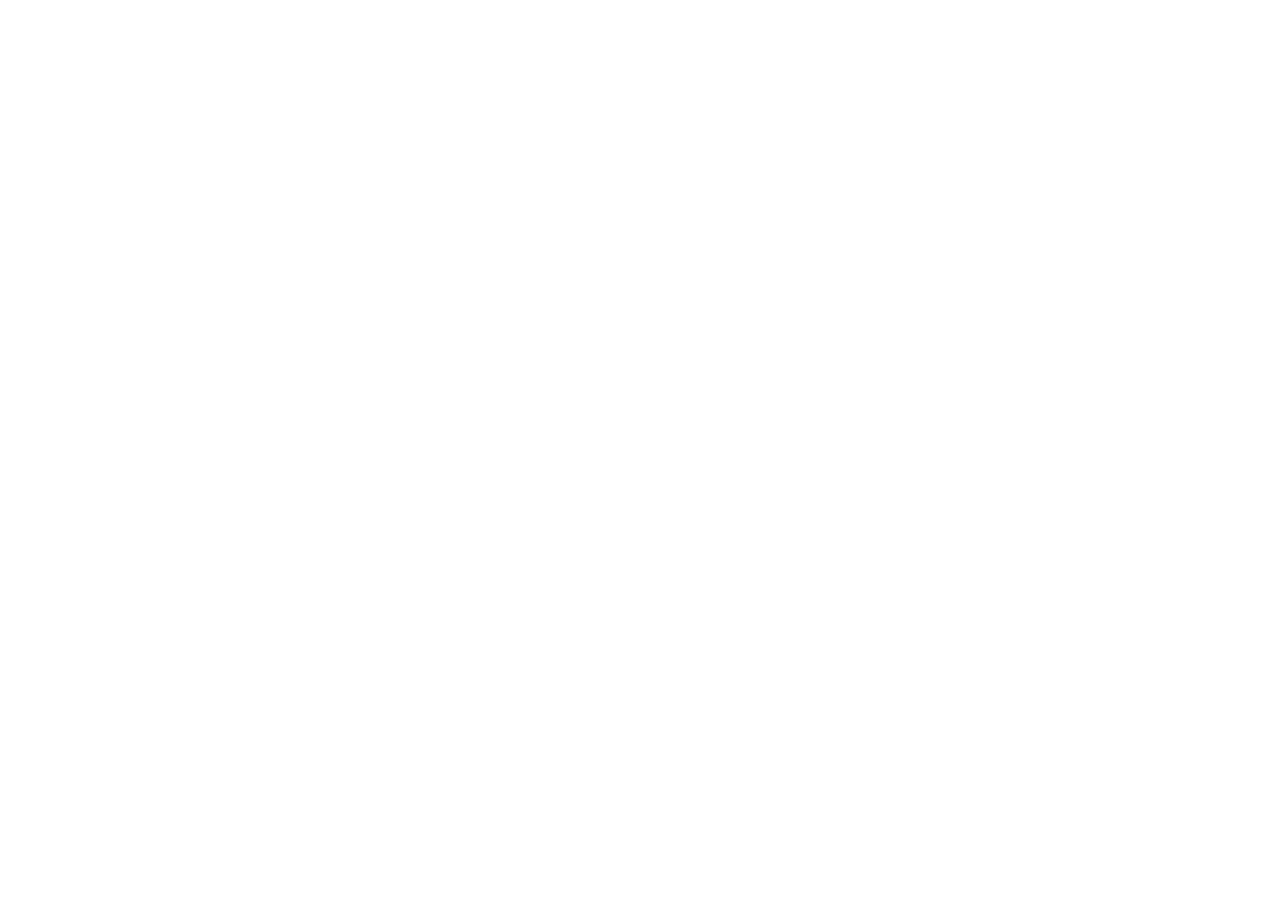
==== index.html @ d369c9ed "nuevo" ====
<!DOCTYPE html>
<html lang="en">
<head>
    <meta charset="UTF-8">
    <meta name="viewport" content="width=device-width, initial-scale=1.0">
    <title>Document</title>
</head>
<body>
    
</body>
</html>
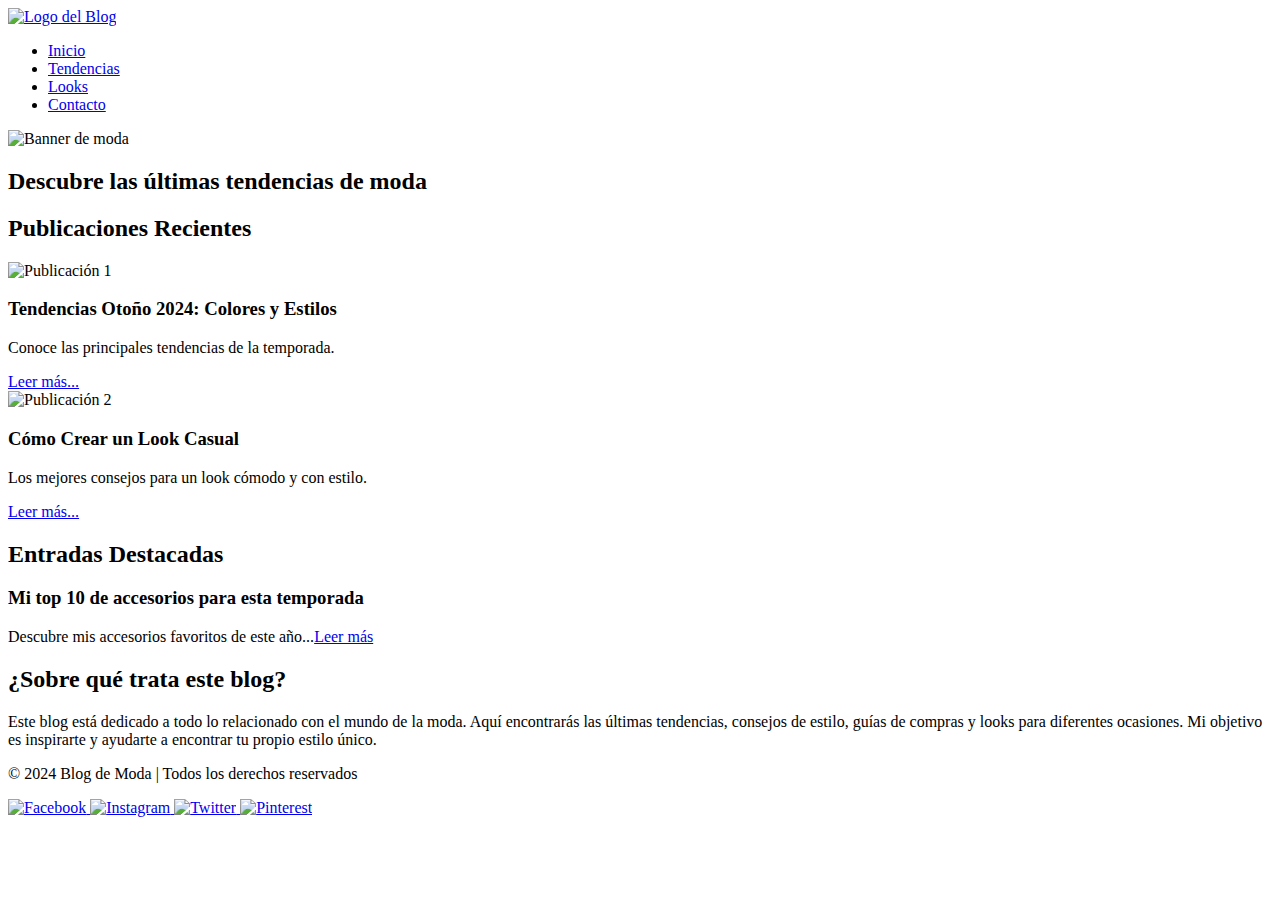
==== commit dc787dc7: "nuevo2" ====
--- a/index.html
+++ b/index.html
@@ -1,11 +1,93 @@
 <!DOCTYPE html>
-<html lang="en">
+<html lang="es">
 <head>
     <meta charset="UTF-8">
     <meta name="viewport" content="width=device-width, initial-scale=1.0">
-    <title>Document</title>
+    <title>Blog de Moda</title>
 </head>
 <body>
+        <!-- barra de navegacion -->
+        <header>
+            <div>
+                <a href="index.html">
+                    <img src="logo.png" alt="Logo del Blog">
+                </a>
+            </div>
+            <nav>
+                <ul>
+                    <li><a href="/index.html">Inicio</a></li>
+                    <li><a href="tendencias.html">Tendencias</a></li>
+                    <li><a href="looks.html">Looks</a></li>
+                    <li><a href="contacto.html">Contacto</a></li>
+                </ul>
+            </nav>
+        </header>
+
+     <!-- Sección de un Banner -->
+    <section>
+        <img src="banner.jpg" alt="Banner de moda">
+        <div>
+            <h2>Descubre las últimas tendencias de moda</h2>
+        </div>
+    </section>
+
+
+     <!-- Sección de publicaciones recientes -->
+
+    <section>
+        <h2>Publicaciones Recientes</h2>
+        <div>
+            <article>
+                <img src="publicacion1.jpg" alt="Publicación 1">
+                <h3>Tendencias Otoño 2024: Colores y Estilos</h3>
+                <p>Conoce las principales tendencias de la temporada.</p>
+                <a href="#">Leer más...</a>
+            </article>
     
+            <article>
+                <img src="publicacion2.jpg" alt="Publicación 2">
+                <h3>Cómo Crear un Look Casual</h3>
+                <p>Los mejores consejos para un look cómodo y con estilo.</p>
+                <a href="#">Leer más...</a>
+            </article>
+        </div>
+    </section>
+
+     <!-- Sección de Entradas Destacadas -->
+        <aside>
+            <h2>Entradas Destacadas</h2>
+            <div>
+                <article>
+                    <h3>Mi top 10 de accesorios para esta temporada</h3>
+                    <p>Descubre mis accesorios favoritos de este año...<a href="#">Leer más</a></p>
+                </article>
+            </div>
+        </aside>
+    
+        <!-- Sección de Acerca del blog -->
+        <aside>
+            <h2>¿Sobre qué trata este blog?</h2>
+            <p>Este blog está dedicado a todo lo relacionado con el mundo de la moda. Aquí encontrarás las últimas tendencias, consejos de estilo, guías de compras y looks para diferentes ocasiones. Mi objetivo es inspirarte y ayudarte a encontrar tu propio estilo único.</p>
+        </aside>
+
+        <!-- Footer con Redes Sociales -->
+          <footer>
+             <p>&copy; 2024 Blog de Moda | Todos los derechos reservados</p>
+              <div>
+                   <a href="https://facebook.com" target="_blank" class="social-link">
+                       <img src="facebook-icon.png" alt="Facebook">
+                   </a>
+                   <a href="https://instagram.com" target="_blank" class="social-link">
+                      <img src="instagram-icon.png" alt="Instagram">
+                   </a>
+                   <a href="https://twitter.com" target="_blank" class="social-link">
+                      <img src="twitter-icon.png" alt="Twitter">
+                   </a>
+                   <a href="https://pinterest.com" target="_blank" class="social-link">
+                        <img src="pinterest-icon.png" alt="Pinterest">
+                   </a>
+               </div>
+          </footer>
+        
 </body>
 </html>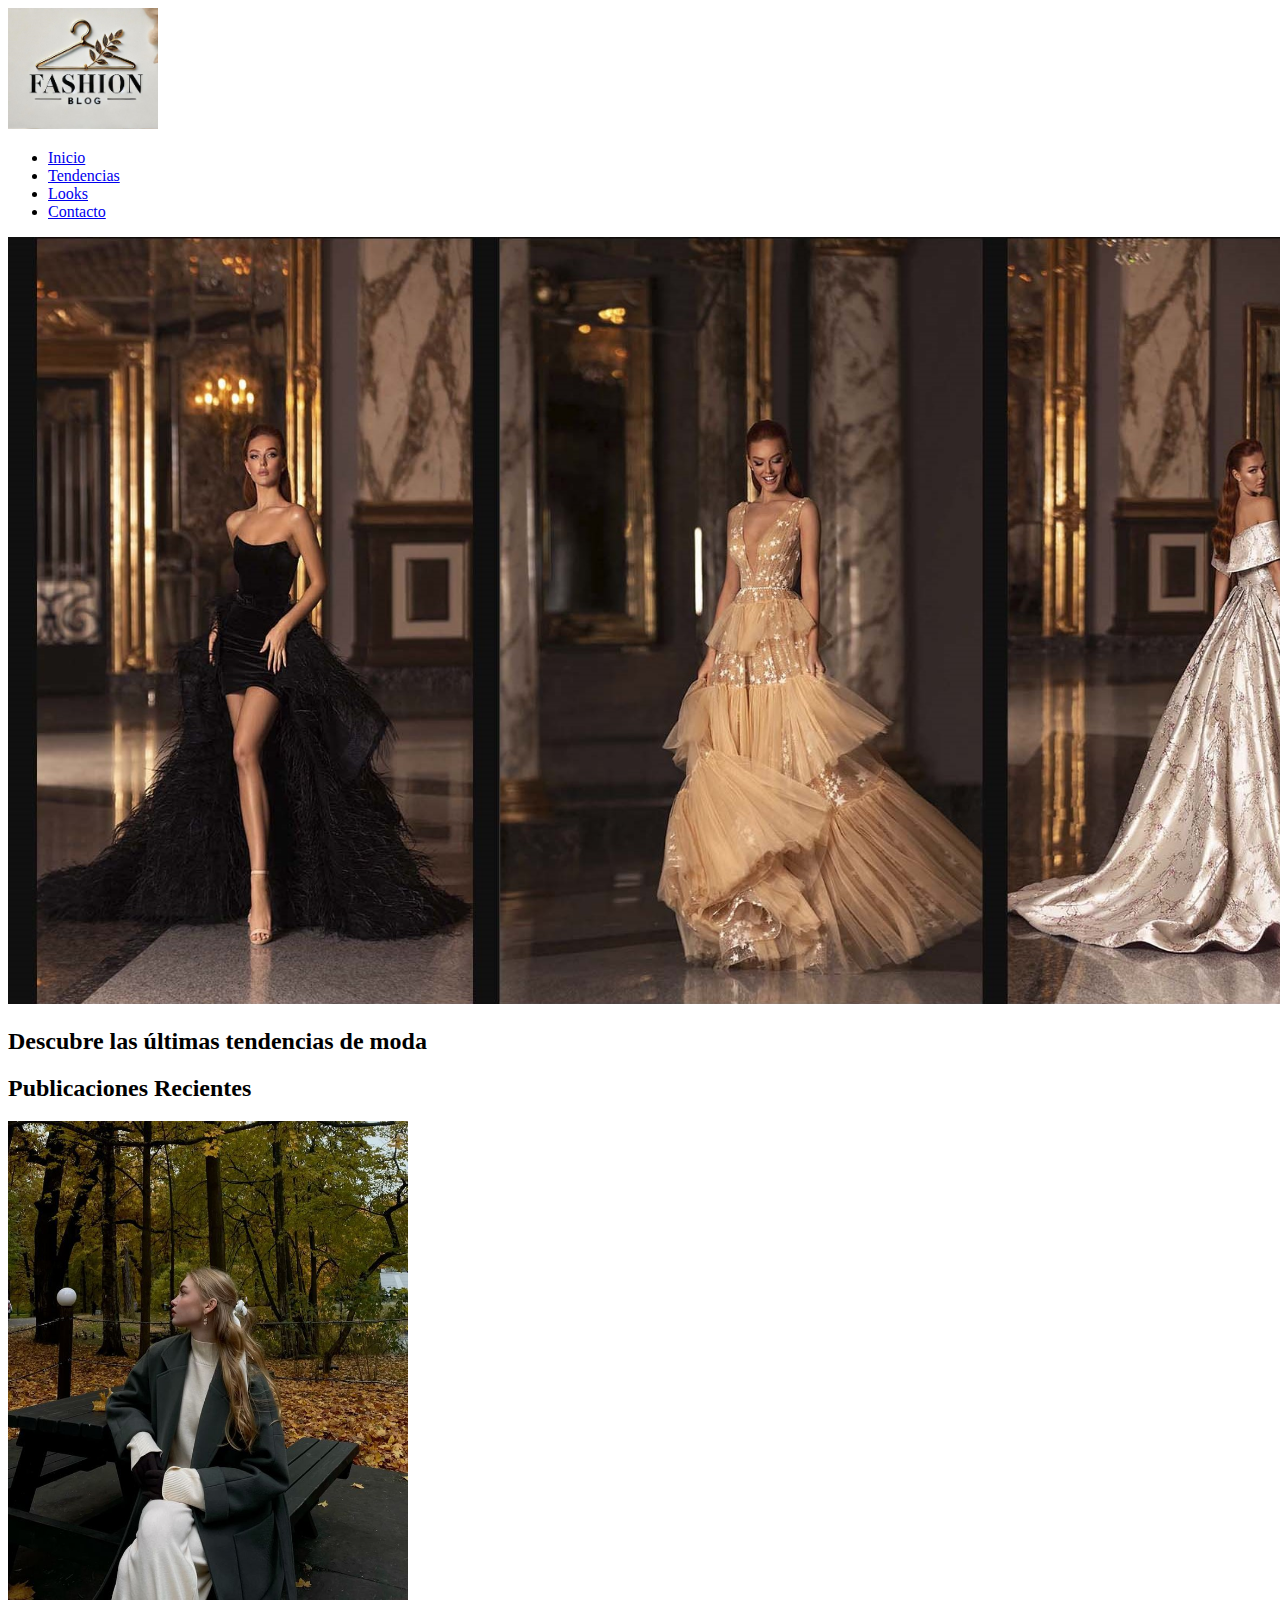
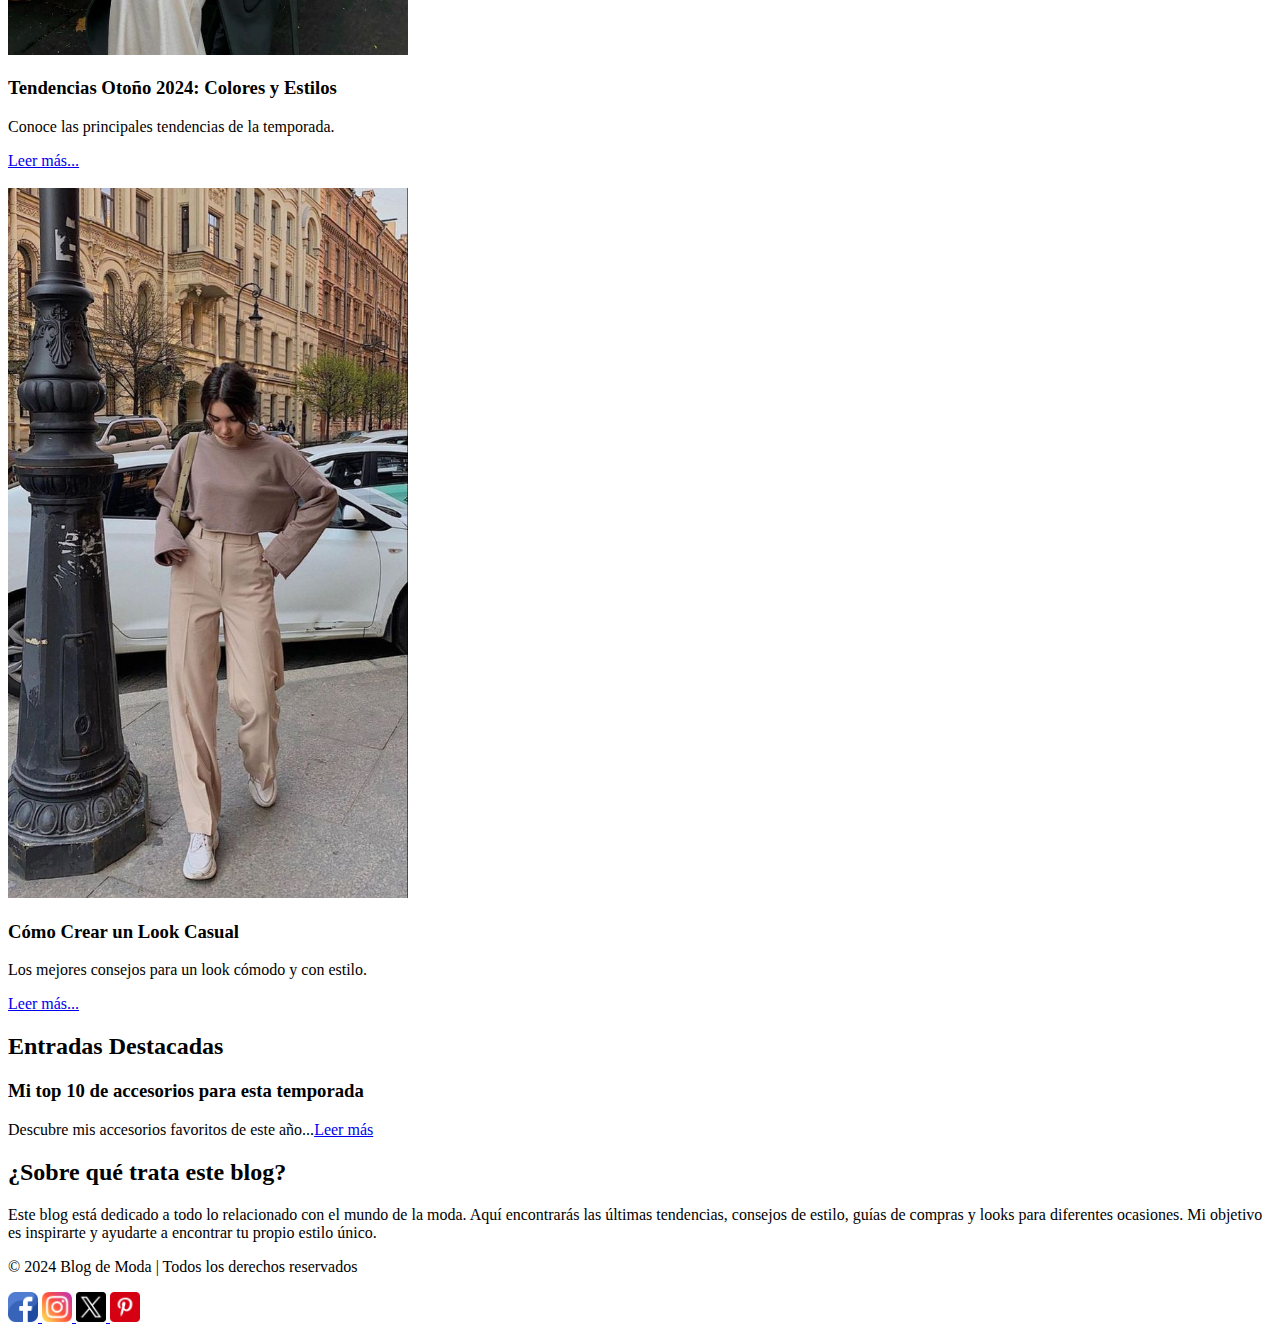
==== commit eaaeb0ce: "ultimo" ====
--- a/index.html
+++ b/index.html
@@ -10,7 +10,7 @@
         <header>
             <div>
                 <a href="index.html">
-                    <img src="logo.png" alt="Logo del Blog">
+                    <img src="img/fashion_blog_logo.jpg" alt="Logo del Blog" width="150" height="auto">
                 </a>
             </div>
             <nav>
@@ -25,7 +25,7 @@
 
      <!-- Sección de un Banner -->
     <section>
-        <img src="banner.jpg" alt="Banner de moda">
+        <img src="img/bannercompleto.jpg" alt="Banner de moda" width="1450" height="auto">
         <div>
             <h2>Descubre las últimas tendencias de moda</h2>
         </div>
@@ -38,14 +38,14 @@
         <h2>Publicaciones Recientes</h2>
         <div>
             <article>
-                <img src="publicacion1.jpg" alt="Publicación 1">
+                <img src="img/publicacion1.jpg" alt="Publicación 1" width="400" height="auto">
                 <h3>Tendencias Otoño 2024: Colores y Estilos</h3>
                 <p>Conoce las principales tendencias de la temporada.</p>
                 <a href="#">Leer más...</a>
             </article>
-    
+              <br/>
             <article>
-                <img src="publicacion2.jpg" alt="Publicación 2">
+                <img src="img/publicacion2.jpg" alt="Publicación 2" width="400" height="auto">
                 <h3>Cómo Crear un Look Casual</h3>
                 <p>Los mejores consejos para un look cómodo y con estilo.</p>
                 <a href="#">Leer más...</a>
@@ -74,17 +74,17 @@
           <footer>
              <p>&copy; 2024 Blog de Moda | Todos los derechos reservados</p>
               <div>
-                   <a href="https://facebook.com" target="_blank" class="social-link">
-                       <img src="facebook-icon.png" alt="Facebook">
+                   <a href="https://facebook.com" target="_blank">
+                       <img src="img/facebook.png" alt="Facebook" width="30">
                    </a>
-                   <a href="https://instagram.com" target="_blank" class="social-link">
-                      <img src="instagram-icon.png" alt="Instagram">
+                   <a href="https://instagram.com" target="_blank">
+                      <img src="img/instagram.png" alt="Instagram" width="30">
                    </a>
-                   <a href="https://twitter.com" target="_blank" class="social-link">
-                      <img src="twitter-icon.png" alt="Twitter">
+                   <a href="https://twitter.com" target="_blank">
+                      <img src="img/twitter.png" alt="Twitter" width="30">
                    </a>
-                   <a href="https://pinterest.com" target="_blank" class="social-link">
-                        <img src="pinterest-icon.png" alt="Pinterest">
+                   <a href="https://pinterest.com" target="_blank">
+                        <img src="img/pinterest.png" alt="Pinterest" width="30">
                    </a>
                </div>
           </footer>
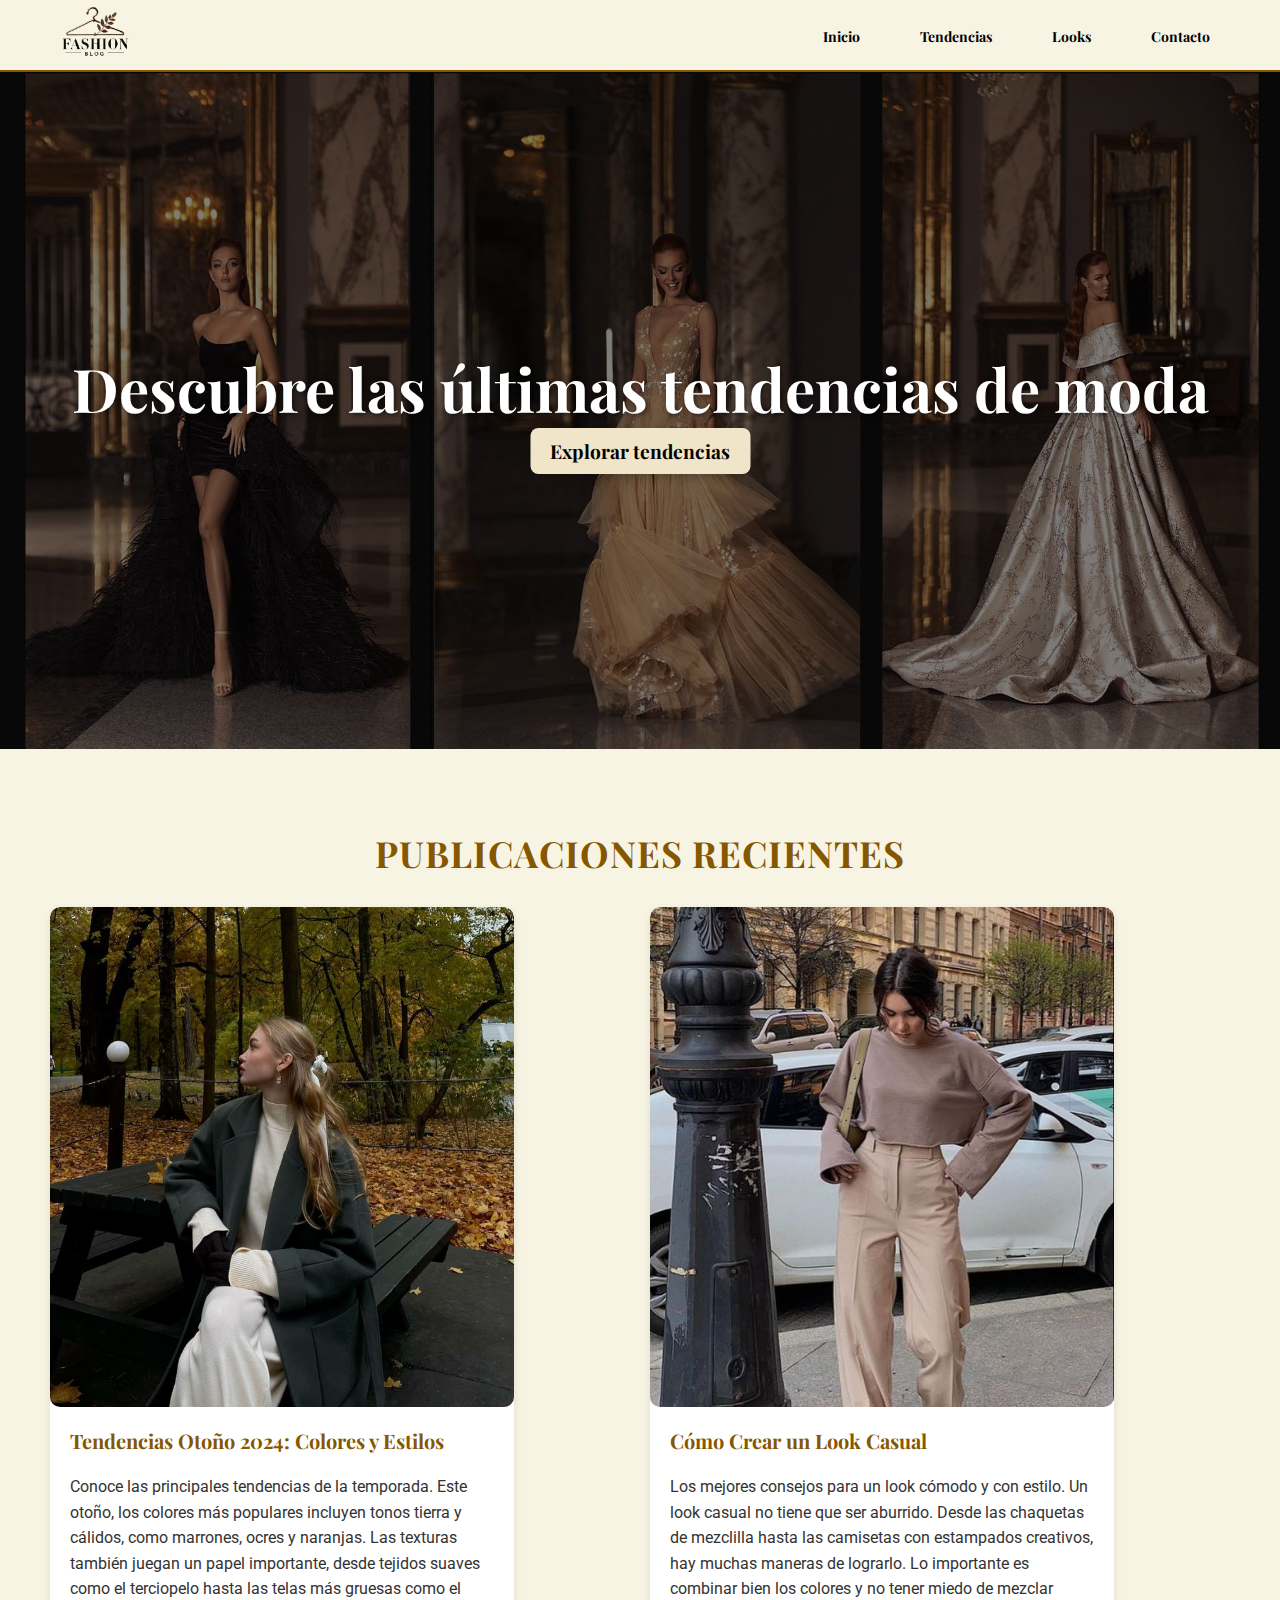
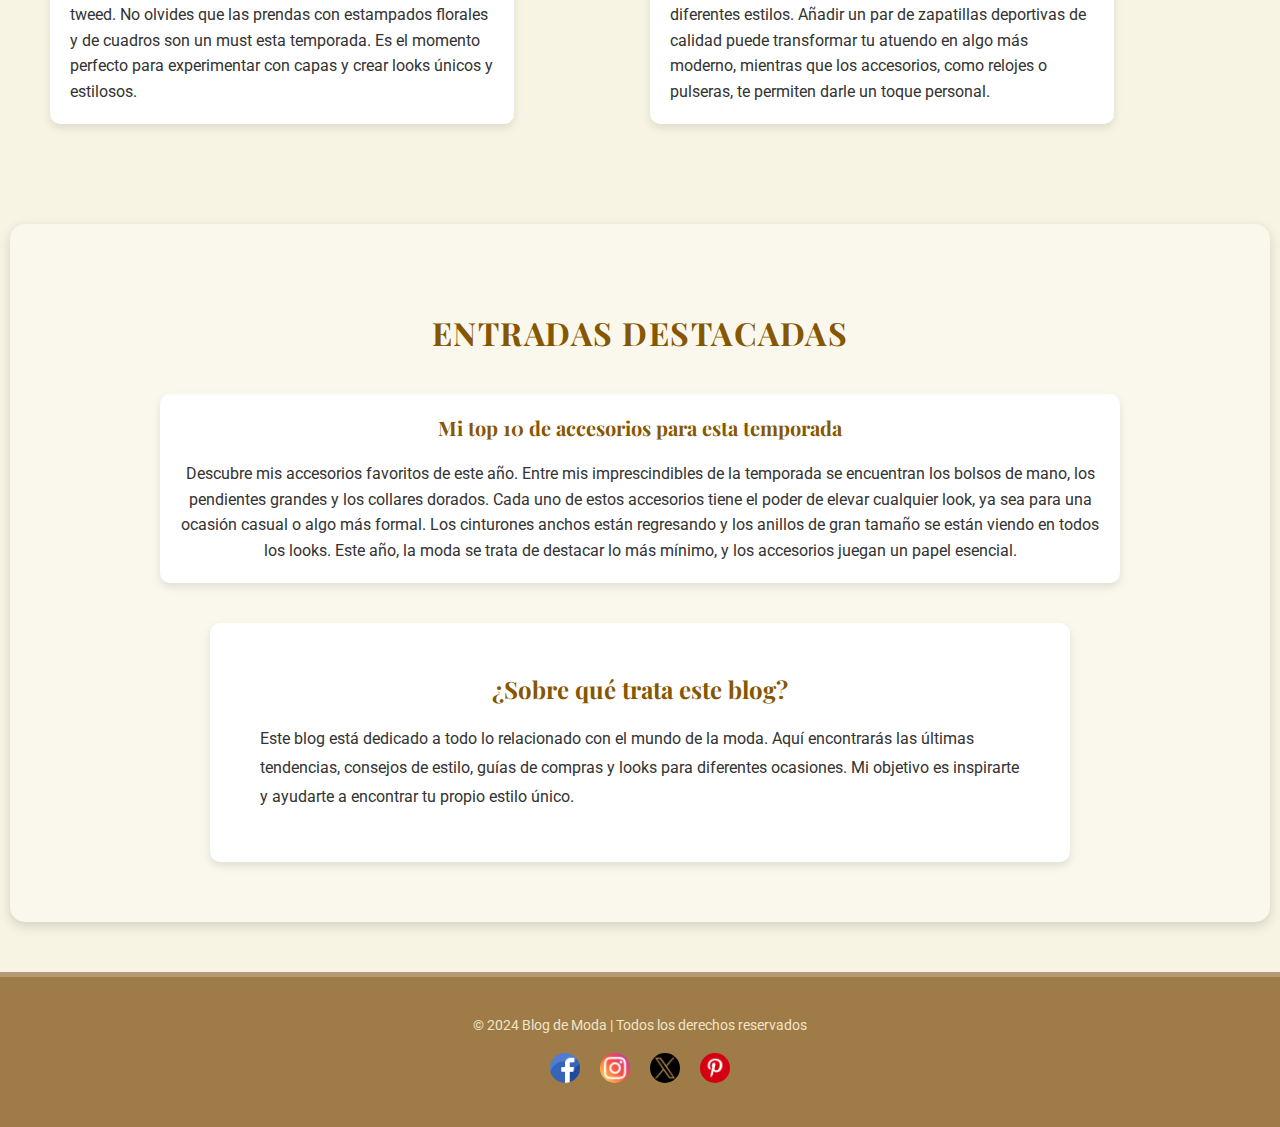
==== commit 6438a89b: "css" ====
--- a/index.html
+++ b/index.html
@@ -3,75 +3,86 @@
 <head>
     <meta charset="UTF-8">
     <meta name="viewport" content="width=device-width, initial-scale=1.0">
+    <link rel="stylesheet" href="css/estilos.css">
+    <link href="https://fonts.googleapis.com/css2?family=Playfair+Display:wght@400;700&family=Roboto:wght@400;500;700&display=swap" rel="stylesheet"><link href="https://fonts.googleapis.com/css2?family=Playfair+Display:wght@400;700&family=Roboto:wght@400;500;700&display=swap" rel="stylesheet">
+
+
     <title>Blog de Moda</title>
 </head>
 <body>
         <!-- barra de navegacion -->
         <header>
-            <div>
+            <div class="logo">
                 <a href="index.html">
-                    <img src="img/fashion_blog_logo.jpg" alt="Logo del Blog" width="150" height="auto">
+                    <img src="img/fashion_blog_logo.png" alt="Logo del Blog">
                 </a>
             </div>
             <nav>
                 <ul>
-                    <li><a href="/index.html">Inicio</a></li>
-                    <li><a href="tendencias.html">Tendencias</a></li>
-                    <li><a href="looks.html">Looks</a></li>
-                    <li><a href="contacto.html">Contacto</a></li>
+                    <li><a href="/index.html" class="nav-link">Inicio</a></li>
+                    <li><a href="tendencias.html" class="nav-link">Tendencias</a></li>
+                    <li><a href="looks.html" class="nav-link">Looks</a></li>
+                    <li><a href="contacto.html" class="nav-link">Contacto</a></li>
                 </ul>
             </nav>
         </header>
 
      <!-- Sección de un Banner -->
-    <section>
-        <img src="img/bannercompleto.jpg" alt="Banner de moda" width="1450" height="auto">
+    <section id="bannercompleto">
+        <img src="img/bannercompleto.jpg" alt="Banner de moda">
         <div>
             <h2>Descubre las últimas tendencias de moda</h2>
+            <button class="btntendencias" onclick="window.location.href='tendencias.html';">
+                Explorar tendencias
+              </button>
         </div>
     </section>
 
 
      <!-- Sección de publicaciones recientes -->
 
-    <section>
-        <h2>Publicaciones Recientes</h2>
-        <div>
-            <article>
-                <img src="img/publicacion1.jpg" alt="Publicación 1" width="400" height="auto">
+     <section class="contenedor">
+        
+        <div class="titulo-publicaciones">
+            <h2>Publicaciones Recientes</h2>
+        </div>
+        <div class="publicaciones-recientes">
+            <article class="tarjeta">
+                <img src="img/publicacion1.jpg" alt="Publicación 1">
                 <h3>Tendencias Otoño 2024: Colores y Estilos</h3>
-                <p>Conoce las principales tendencias de la temporada.</p>
-                <a href="#">Leer más...</a>
+                <p>Conoce las principales tendencias de la temporada. Este otoño, los colores más populares incluyen tonos tierra y cálidos, como marrones, ocres y naranjas. Las texturas también juegan un papel importante, desde tejidos suaves como el terciopelo hasta las telas más gruesas como el tweed. No olvides que las prendas con estampados florales y de cuadros son un must esta temporada. Es el momento perfecto para experimentar con capas y crear looks únicos y estilosos.</p>
             </article>
-              <br/>
-            <article>
-                <img src="img/publicacion2.jpg" alt="Publicación 2" width="400" height="auto">
+    
+            <article class="tarjeta">
+                <img src="img/publicacion2.jpg" alt="Publicación 2">
                 <h3>Cómo Crear un Look Casual</h3>
-                <p>Los mejores consejos para un look cómodo y con estilo.</p>
-                <a href="#">Leer más...</a>
+                <p>Los mejores consejos para un look cómodo y con estilo. Un look casual no tiene que ser aburrido. Desde las chaquetas de mezclilla hasta las camisetas con estampados creativos, hay muchas maneras de lograrlo. Lo importante es combinar bien los colores y no tener miedo de mezclar diferentes estilos. Añadir un par de zapatillas deportivas de calidad puede transformar tu atuendo en algo más moderno, mientras que los accesorios, como relojes o pulseras, te permiten darle un toque personal.</p>
             </article>
         </div>
     </section>
 
      <!-- Sección de Entradas Destacadas -->
-        <aside>
+        <aside  class="entradas-destacadas">
             <h2>Entradas Destacadas</h2>
-            <div>
-                <article>
+            <div class="tarjetas-container">
+                <article  class="tarjeta">
                     <h3>Mi top 10 de accesorios para esta temporada</h3>
-                    <p>Descubre mis accesorios favoritos de este año...<a href="#">Leer más</a></p>
+                    <p>Descubre mis accesorios favoritos de este año. Entre mis imprescindibles de la temporada se encuentran los bolsos de mano, los pendientes grandes y los collares dorados. Cada uno de estos accesorios tiene el poder de elevar cualquier look, ya sea para una ocasión casual o algo más formal. Los cinturones anchos están regresando y los anillos de gran tamaño se están viendo en todos los looks. Este año, la moda se trata de destacar lo más mínimo, y los accesorios juegan un papel esencial.</p>
                 </article>
+            </div>
+
+            <div class="sobre-blog tarjeta">
+                <h3>¿Sobre qué trata este blog?</h3>
+                <p>
+                    Este blog está dedicado a todo lo relacionado con el mundo de la moda. Aquí encontrarás las últimas tendencias, consejos de estilo, guías de compras y looks para diferentes ocasiones. Mi objetivo es inspirarte y ayudarte a encontrar tu propio estilo único.
+                </p>
             </div>
         </aside>
     
-        <!-- Sección de Acerca del blog -->
-        <aside>
-            <h2>¿Sobre qué trata este blog?</h2>
-            <p>Este blog está dedicado a todo lo relacionado con el mundo de la moda. Aquí encontrarás las últimas tendencias, consejos de estilo, guías de compras y looks para diferentes ocasiones. Mi objetivo es inspirarte y ayudarte a encontrar tu propio estilo único.</p>
-        </aside>
+
 
         <!-- Footer con Redes Sociales -->
-          <footer>
+          <footer class="footerfinal">
              <p>&copy; 2024 Blog de Moda | Todos los derechos reservados</p>
               <div>
                    <a href="https://facebook.com" target="_blank">
@@ -90,4 +101,4 @@
           </footer>
         
 </body>
-</html>+</html>
--- a/css/estilos.css
+++ b/css/estilos.css
@@ -0,0 +1,575 @@
+body{
+    padding: 0;
+    margin: 0;
+    background-color: #f8f4e3;
+    font-family: 'Playfair Display', serif;
+ 
+}
+header {
+   
+    font-family: 'Playfair Display', serif;
+    display: flex; 
+    justify-content: space-between; 
+    align-items: center; 
+    padding: 0px 50px; 
+    background-color: #f8f4e3;
+    border-bottom: 2px solid #865701;
+    
+    
+}
+.colorpgsc{
+    background-color: #9e7b47  ;
+}
+.logo img {
+    display: block; 
+    max-height: 70px; 
+    width: auto;
+
+}
+
+nav ul {
+    padding: 0;
+    margin: 0;
+    list-style-type: none; 
+    display: flex;
+    justify-content: flex-end;
+
+    gap: 20px;
+}
+nav ul li{
+    padding-inline: 20px;
+   
+}
+nav a{
+    font-size: 14px;
+    color: black;
+    font-weight: bold;
+    text-decoration: none;
+    transition: all 0.3s ease;
+
+}
+nav ul li a:hover {
+    background-color: #b59a72;
+    color: white;
+    border-radius: 10px;
+    padding: 10px 20px;
+    transform: scale(1.05);
+    box-shadow: 0 4px 8px rgba(0, 0, 0, 0.2);
+}
+.nav-link.active {
+    background-color: #b59a72; 
+    color: white;
+    border-radius: 5px;
+  }
+
+#bannercompleto {
+    position: relative;
+  }
+
+#bannercompleto img{
+    width: 100%; 
+    height: auto; 
+    display: block;
+}
+#bannercompleto div{
+    position: absolute;
+    top: 50%;
+    left: 50%;
+    transform: translate(-50%, -50%);
+    text-align: center;
+    color: white;
+
+    z-index: 1;
+    padding: 20px;
+
+}
+#bannercompleto::after {
+    content: '';
+    position: absolute;
+    top: 0;
+    left: 0;
+    right: 0;
+    bottom: 0;
+    background: linear-gradient(rgba(0, 0, 0, 0.5), rgba(0, 0, 0, 0.5));
+    pointer-events: none;
+  }
+#bannercompleto h2 {
+    margin: 0; 
+    font-size: 60px;
+    font-family: 'Playfair Display', serif;
+    text-shadow: 2px 2px 5px rgba(0, 0, 0, 0.5);
+    white-space: nowrap;
+
+
+}
+.btntendencias {
+    background-color: #F0E5C9; 
+    color: black; 
+    padding: 10px 20px;
+    border: none;
+    font-family: 'Playfair Display', serif;
+    
+
+    border-radius: 8px; 
+    font-size: 1.2rem;
+    cursor: pointer;
+    font-weight: bold;
+    box-shadow: 0 4px 8px rgba(0, 0, 0, 0.2);
+    transition: background-color 0.5s ease-in-out, 
+    transform 0.4s ease-in-out, 
+    color 0.5s ease-in-out; 
+  }
+  
+  .btntendencias:hover {
+    background-color: #b59a72;
+    transform: scale(1.08);
+    color: white;
+  }
+
+
+.contenedor {
+    padding: 50px;
+    margin: 0 auto;
+    max-width: 1200px;
+    background-color: #f8f4e3;
+}
+
+.titulo-publicaciones {
+    text-align: center;
+    margin-bottom: 30px;
+}
+
+.titulo-publicaciones h2 {
+    font-family: 'Playfair Display', serif;
+    font-size: 36px;
+    color: #865701;
+    text-transform: uppercase;
+    letter-spacing: 1px;
+}
+
+.publicaciones-recientes {
+    display: grid;
+    grid-template-columns: repeat(auto-fit, minmax(300px, 1fr));
+    gap: 20px;
+}
+
+.tarjeta {
+    background-color: white;
+    border-radius: 10px;
+    box-shadow: 0 4px 8px rgba(0, 0, 0, 0.1);
+    overflow: hidden;
+    width: 80%;
+    transition: transform 0.3s ease, box-shadow 0.3s ease;
+}
+
+.tarjeta:hover {
+    transform: translateY(-10px);
+    box-shadow: 0 8px 16px rgba(0, 0, 0, 0.2);
+}
+
+.tarjeta img {
+    width: 100%; 
+    height: 500px; 
+    object-fit: cover; 
+    display: block;
+    border-radius: 10px; 
+}
+.tarjeta h3 {
+    font-family: 'Playfair Display', serif;
+    font-size: 20px;
+    color: #865701;
+    margin: 20px;
+}
+
+.tarjeta p {
+    font-family: 'Roboto', sans-serif;
+    font-size: 16px;
+    color: #333;
+    margin: 0 20px 20px;
+    line-height: 1.6;
+}
+
+.entradas-destacadas {
+    padding: 60px 30px;
+    background-color: #faf7ed;
+    margin: 50px auto;
+    border-radius: 15px;
+    box-shadow: 0 4px 12px rgba(0, 0, 0, 0.15);
+    max-width: 1200px;
+    text-align: center;
+}
+
+.entradas-destacadas h2 {
+    font-family: 'Playfair Display', serif;
+    font-size: 32px;
+    color: #865701;
+    margin-bottom: 40px;
+    text-transform: uppercase;
+    letter-spacing: 1.5px;
+}
+
+.tarjetas-container {
+    display: flex;
+    flex-wrap: wrap;
+    gap: 20px;
+    justify-content: center;
+}
+.sobre-blog {
+    max-width: 800px; 
+    margin: 40px auto 0; 
+    padding: 30px; 
+    text-align: left; 
+}
+
+.sobre-blog h3 {
+    font-family: 'Playfair Display', serif;
+    font-size: 24px;
+    color: #865701;
+    margin-bottom: 20px;
+    text-align: center;
+}
+
+.sobre-blog p {
+    font-family: 'Roboto', sans-serif;
+    font-size: 16px;
+    color: #333;
+    line-height: 1.8;
+}
+
+.footerfinal {
+    background-color: #9e7b47; 
+    color: #fff; 
+    padding: 40px 20px; 
+    text-align: center; 
+    font-family: 'Roboto', sans-serif; 
+    border-top: 5px solid #b59a72; 
+}
+
+.footerfinal p {
+    margin: 0 0 20px; 
+    font-size: 14px;
+    color: #f0e5c9; 
+}
+
+.footerfinal div {
+    display: flex;
+    justify-content: center;
+    gap: 20px; 
+    margin-top: 20px;
+}
+
+.footerfinal a {
+    text-decoration: none; 
+    display: inline-block; 
+    transition: transform 0.3s ease, opacity 0.3s ease; 
+}
+
+.footerfinal a img {
+    width: 30px;
+    height: 30px;
+    border-radius: 50%;
+    transition: transform 0.3s ease;
+}
+
+.footerfinal a:hover img {
+    transform: scale(1.1); 
+    opacity: 0.8; 
+}
+
+.footerfinal a:hover {
+    transform: scale(1.2); 
+}
+
+/* Sección de Tendencias */
+.seccion-tendecias h2 {
+    text-align: center;
+    margin: 20px 0;
+    color: #865701;
+    font-size: 30px;
+}
+
+.seccion-tendecias div {
+    display: flex;
+    flex-wrap: wrap;
+    justify-content: center;
+    gap: 20px;
+    padding: 0 20px;
+}
+
+.seccion-tendecias article {
+    background: #fff;
+    border: 1px solid #ddd;
+    border-radius: 10px;
+    width: 300px;
+    padding: 15px;
+    box-shadow: 0 4px 6px rgba(0, 0, 0, 0.1);
+    transition: transform 0.3s, box-shadow 0.3s;
+}
+
+.seccion-tendecias article:hover {
+    transform: translateY(-5px);
+    box-shadow: 0 8px 15px rgba(0, 0, 0, 0.15);
+}
+
+.seccion-tendecias article h3 {
+    font-size: 1.5rem;
+    color: #b78f7d;
+    margin-bottom: 10px;
+   
+}
+
+.seccion-tendecias article p {
+    font-size: 1rem;
+    margin-bottom: 10px;
+    color: #555;
+
+}
+
+.seccion-tendecias article a {
+    display: inline-block;
+    margin-top: 10px;
+    color: #865701;
+    text-decoration: none;
+    font-weight: bold;
+    transition: color 0.3s;
+}
+
+.seccion-tendecias article a:hover {
+    color: #865701;
+}
+
+
+#tablastendencias table {
+    width: 90%;
+    margin: 20px auto;
+    border-collapse: collapse;
+    box-shadow: 0 2px 5px rgba(0, 0, 0, 0.1);
+    background: #fff;
+}
+
+#tablastendencias table thead {
+    background-color:#b78f7d       ;
+    color: #fff;
+}
+
+#tablastendencias table th, table td {
+    padding: 10px;
+    text-align: left;
+    border: 1px solid #ddd;
+}
+
+#tablastendencias table tbody tr:nth-child(even) {
+    background-color: #f9f9f9;
+}
+#tablastendencias h3{
+    text-align: center;
+    color: #865701;
+    font-size: 30px;
+
+}
+
+/* Lista de tendencias */
+.listastendencias ol {
+    padding: 0 20px;
+    margin: 20px 80px;
+    
+}
+
+.listastendencias ol li {
+    margin-bottom: 10px;
+    color: #333;
+    font-size: 18px;
+}
+
+.listastendencias ol li::marker {
+    color: #b78f7d ;
+    font-weight: bold;
+}
+.listastendencias h3{
+    margin-left: 60px;
+    color: #865701;
+    font-size: 30px;
+
+}
+
+/* Sección de Looks */
+
+.lookstext h1 {
+    font-size: 2rem;
+    color: #865701;
+    text-align: center;
+    margin: 20px 0;
+}
+
+.lookstext p {
+    
+    
+    margin-left: 20px;
+    margin-right: 20px;
+    font-size: 1.1rem;
+    color: #333;
+}
+
+.lookstext{
+    font-size: 1.8rem;
+    color: #865701;
+    margin: 20px 0;
+    text-align: center;
+}
+
+.looks-container {
+    display: grid;
+    grid-template-columns: repeat(auto-fit, minmax(250px, 1fr)); 
+    gap: 20px;
+    margin: 20px auto;
+    max-width: 1200px;
+    padding: 10px;
+}
+
+.look-card {
+    background-color: #fff;
+    border: 1px solid #b59a72;
+    border-radius: 10px;
+    box-shadow: 0 4px 8px rgba(0, 0, 0, 0.1);
+    overflow: hidden;
+    display: flex;
+    flex-direction: column;
+    align-items: center;
+    padding: 15px;
+    text-align: center;
+    transition: transform 0.3s, box-shadow 0.3s;
+}
+
+.look-card:hover {
+    transform: translateY(-5px);
+    box-shadow: 0 8px 16px rgba(0, 0, 0, 0.2);
+}
+
+.look-card img {
+    width: 100%;
+    height: 500px; 
+    object-fit: cover; 
+    border-radius: 8px;
+    margin-bottom: 10px;
+}
+
+.look-card h3 {
+    font-size: 1.2rem;
+    color: #b59a72;
+    margin-bottom: 10px;
+}
+
+.look-card p {
+    font-size: 0.9rem;
+    color: #555;
+    margin-bottom: 15px;
+}
+
+.look-card a {
+    text-decoration: none;
+    font-size: 0.9rem;
+    color: #865701;
+    background-color: #f8f4e3;
+    padding: 5px 10px;
+    border: 1px solid #865701;
+    border-radius: 5px;
+    transition: background-color 0.3s, color 0.3s;
+}
+
+.look-card a:hover {
+    background-color: #865701;
+    color: #f8f4e3;
+}
+
+
+.video-section {
+    display: flex;
+    justify-content: center; 
+    align-items: center; 
+    gap: 20px; 
+    padding: 20px;
+    background-color: #f8f4e3;
+    border-radius: 10px;
+    box-shadow: 0 4px 8px rgba(0, 0, 0, 0.1);
+    margin: 30px auto;
+    max-width: 600px; 
+}
+
+.video-section h2 {
+    font-size: 1.5rem;
+    color: #865701;
+    max-width: 200px; 
+    text-align: left; 
+}
+
+.video-section video {
+    width: 50%;
+    max-width: 200px; 
+    height: auto;
+    border-radius: 10px;
+    border: 2px solid #b59a72;
+}
+
+#contacto {
+    max-width: 800px;
+    margin: 40px auto;
+    text-align: center;
+    padding: 20px;
+    background-color: #fff; /* Fondo blanco */
+    border-radius: 10px;
+    box-shadow: 0 4px 10px rgba(0, 0, 0, 0.1);
+}
+
+#contacto h1 {
+    font-size: 2rem;
+    color: #865701; /* Marrón oscuro */
+    margin-bottom: 10px;
+}
+
+#contacto p {
+    font-size: 1rem;
+    margin-bottom: 20px;
+    color: #555;
+}
+
+/* Formulario */
+form {
+    display: flex;
+    flex-direction: column;
+    gap: 15px;
+}
+
+form label {
+    font-size: 1rem;
+    text-align: left;
+    color: #865701;
+    font-weight: bold;
+}
+
+form input, form textarea, form button {
+    font-size: 1rem;
+    padding: 10px;
+    border: 1px solid #b59a72;
+    border-radius: 5px;
+    box-sizing: border-box;
+}
+
+form input:focus, form textarea:focus {
+    border-color: #865701;
+    outline: none;
+    box-shadow: 0 0 5px rgba(134, 87, 1, 0.5);
+}
+
+form button {
+    background-color: #865701;
+    color: #fff;
+    border: none;
+    cursor: pointer;
+    font-weight: bold;
+    transition: background-color 0.3s ease;
+}
+
+form button:hover {
+    background-color: #b59a72;
+}
+
